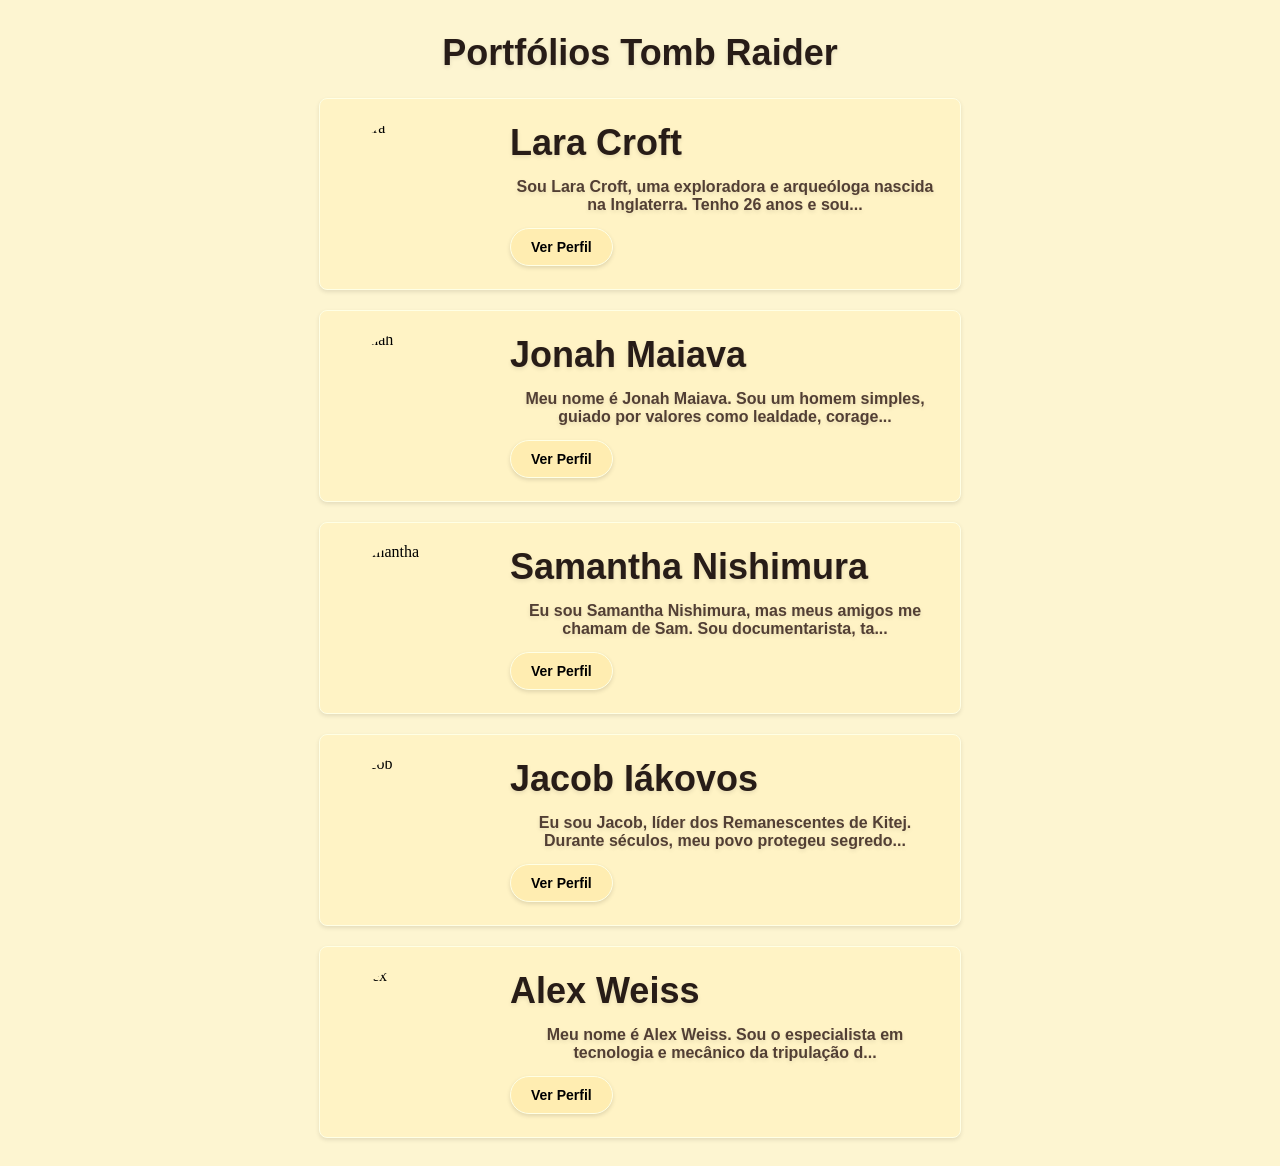
==== Inicialportfolio.html @ 3c0066e9 "Adicionando" ====
<!DOCTYPE html>
<html lang="pt-br">
<head>

    <meta charset="UTF-8">
    <meta name="viewport" content="width=device-width, initial-scale=1.0">
    <title>InicioPortfolios</title>
    <link rel="stylesheet" href="Portfolio.css">
    

</head>
<body>

<h1>Portfólios Tomb Raider</h1>

<div class="perfis">
<img src="Imagens/Icon4.png" alt="Lara" class="fotoperfil">
<h1 class="nome">Lara Croft</h1>
<h2 class="biografia">Sou Lara Croft, uma exploradora e arqueóloga nascida na Inglaterra. Tenho 26 anos e sou...</h2>
<button onclick="window.open('Portfolio.html', '_blank')" class="verperfil">Ver Perfil</button>
</div>

<div class="perfis">
<img src="Imagens/Jonahperfil.png" alt="Jonah" class="fotoperfil">
<h1 class="nome">Jonah Maiava</h1>
<h2 class="biografia">Meu nome é Jonah Maiava. Sou um homem simples, guiado por valores como lealdade, corage...</h2>
<button class="verperfil">Ver Perfil</button>
</div>

<div class="perfis">
<img src="Imagens/Samperfil.png" alt="Samantha" class="fotoperfil">
<h1 class="nome">Samantha Nishimura</h1>
<h2 class="biografia">Eu sou Samantha Nishimura, mas meus amigos me chamam de Sam. Sou documentarista, ta...</h2>
<button class="verperfil">Ver Perfil</button>
</div>

<div class="perfis">
<img src="Imagens/Jacobperfil.png" alt="Jacob" class="fotoperfil">
<h1 class="nome">Jacob Iákovos</h1>
<h2 class="biografia">Eu sou Jacob, líder dos Remanescentes de Kitej. Durante séculos, meu povo protegeu segredo...</h2>
<button class="verperfil">Ver Perfil</button>
</div>

<div class="perfis">
<img src="Imagens/Alexperfil.png" alt="Alex" class="fotoperfil">
<h1 class="nome">Alex Weiss</h1>
<h2 class="biografia">Meu nome é Alex Weiss. Sou o especialista em tecnologia e mecânico da tripulação d...</h2>
<button class="verperfil">Ver Perfil</button>
</div>


</body>
</html>
---- Portfolio.css ----
body {
    background-color: #fdf5d1;
    display: flex;
    flex-direction: column;
    align-items: center;
}

.icon {
    width: 250px;
    height: 250px;
    margin-left: auto;
    margin-right: auto;
}

.icon img {
    width: 100%;
    height: 100%;
    object-fit: cover;
}

.alterar {
    background-color: #ffedb1;
    color: #000000;
    padding: 10px 20px;
    font-weight: bold;
    font-size: 14px;
    border: 1px solid #ffffe5;
    border-radius: 20px;
    cursor: pointer;
    box-shadow: 0 2px 4px rgba(0, 0, 0, 0.123);
    display: block;
    margin-top: 10px;
    margin-left: auto;
    margin-right: auto;
}

.alterar:hover {
  background-color: #ffeaa6;
  color: #1a1918;
}

.alterar:active {
  background-color: #ecdeb5;
  color: #000000;
}

.curtir {
    background-color: #ffedb1;
    color: #000000;
    padding: 10px 20px;
    font-weight: bold;
    font-size: 14px;
    border: 1px solid #ffffe5;
    border-radius: 20px;
    cursor: pointer;
    box-shadow: 0 2px 4px rgba(0, 0, 0, 0.123);
    display: block;
    margin-top: 10px;
    margin-left: auto;
    margin-right: auto;
}

.curtir:hover {
  background-color: #ffeaa6;
  color: #1a1918;
}

.curtir:active {
  background-color: #ecdeb5;
  color: #000000;
}

.modoescuro {
    background-color: #ffedb1;
    color: #000000;
    padding: 10px 20px;
    font-weight: bold;
    font-size: 14px;
    border: 1px solid #ffffe5;
    border-radius: 20px;
    cursor: pointer;
    box-shadow: 0 2px 4px rgba(0, 0, 0, 0.123);
    display: block;
    margin-top: 10px;
    margin-left: auto;
    margin-right: auto;
}

.modoescuro:hover {
  background-color: #ffeaa6;
  color: #1a1918;
}

.modoescuro:active {
  background-color: #ecdeb5;
  color: #000000;
}

.voltar {
    background-color: #ffedb1;
    color: #000000;
    padding: 10px 20px;
    font-weight: bold;
    font-size: 14px;
    border: 1px solid #ffffe5;
    border-radius: 20px;
    cursor: pointer;
    box-shadow: 0 2px 4px rgba(0, 0, 0, 0.123);
    display: block;
    margin-top: 10px;
    margin-left: auto;
    margin-right: auto;
}

.voltar:hover {
  background-color: #ffeaa6;
  color: #1a1918;
}

.voltar:active {
  background-color: #ecdeb5;
  color: #000000;
}

h1 {
   color: #271c17;
   text-align: center;
   font-family: 'Arial', sans-serif;
   font-size: 36px;
   text-shadow: 0 2px 4px rgba(0, 0, 0, 0.1);
}

h2 {
   color: #000000;
   text-align: center;
   font-family: 'Arial', sans-serif;
   font-size: 20px;
   text-shadow: 0 2px 4px rgba(0, 0, 0, 0.1);
}

p {
   color: #523f34;
   font-family: 'Arial', sans-serif;
   font-weight: bold;
   font-size: 16px;
   text-shadow: 0 2px 4px rgba(0, 0, 0, 0.1);
}

h3 {
   color: #271c17;
   text-align: center;
   font-family: 'Arial', sans-serif;
   font-size: 14px;
   text-shadow: 0 2px 4px rgba(0, 0, 0, 0.1);
}

li {
   color: #523f34;
   font-family: 'Arial', sans-serif;
   font-weight: bold;
   font-size: 18px;
   text-shadow: 0 2px 4px rgba(0, 0, 0, 0.1);
}

.caixa {
    background-color: rgb(255, 243, 197);
    padding: 20px;
    border: 1px solid #ffffe5;
    border-radius: 8px;
    box-shadow: 0 2px 4px rgba(0, 0, 0, 0.1);
    margin-bottom: 20px;
    max-width: 600px;
    flex-direction: column;
    align-items: center;
}

.escuro {
    background-color: #1a1918;
    color: #fdf5d1;
}

.escuro h2, .escuro h3{
    color: #fdf5d1;
}

.escuro h1{
    color: #fffef8;
}

.escuro p, .escuro li{
    color: #bea796;
}

.escuro .alterar, .escuro .curtir, .escuro .modoescuro, .escuro .voltar {
    background-color: #3a3a3a;
    color: #fdf5d1;
    border-color: #2c2b2a;
}

.escuro .caixa {
    background-color: #2c2b2a;
    border-color: #3a3a3a;
}

/* ------------ parte da pagina inicial ------------ */

.perfis {
    background-color: #fff3c5;
    padding: 20px;
    border: 1px solid #ffffe5;
    border-radius: 8px;
    box-shadow: 0 2px 4px rgba(0, 0, 0, 0.1);
    margin-bottom: 20px;
    max-width: 600px;
    display: grid;
    grid-template-columns: 150px minmax(0, 1fr);
    column-gap: 20px;
    row-gap: 8px;
    align-items: center;
}

.nome {
   grid-column: 2;
   grid-row: 1;
   margin: 0;
   color: #271c17;
   text-align: left;
   font-family: 'Arial', sans-serif;
   font-size: 36px;
   text-shadow: 0 2px 4px rgba(0, 0, 0, 0.1);
}

.fotoperfil {
    grid-column: 1;
    grid-row: 1 / span 3;
    width: 150px;
    height: 150px;
    border-radius: 50%;
    object-fit: cover;
    margin: 0;
}

.verperfil {
    grid-column: 2;
    grid-row: 3;
    justify-self: start;
    background-color: #ffedb1;
    color: #000000;
    padding: 10px 20px;
    font-weight: bold;
    font-size: 14px;
    border: 1px solid #ffffe5;
    border-radius: 20px;
    cursor: pointer;
    box-shadow: 0 2px 4px rgba(0, 0, 0, 0.123);
}

.verperfil:hover {
  background-color: #ffeaa6;
  color: #1a1918;
}

.verperfil:active {
  background-color: #ecdeb5;
  color: #000000;
}

.biografia {
    grid-column: 2;
    grid-row: 2;
    margin: 0;
    color: #523f34;
    font-family: 'Arial', sans-serif;
    font-weight: bold;
    font-size: 16px;
    text-shadow: 0 2px 4px rgba(0, 0, 0, 0.1);
    align-items: center;
}
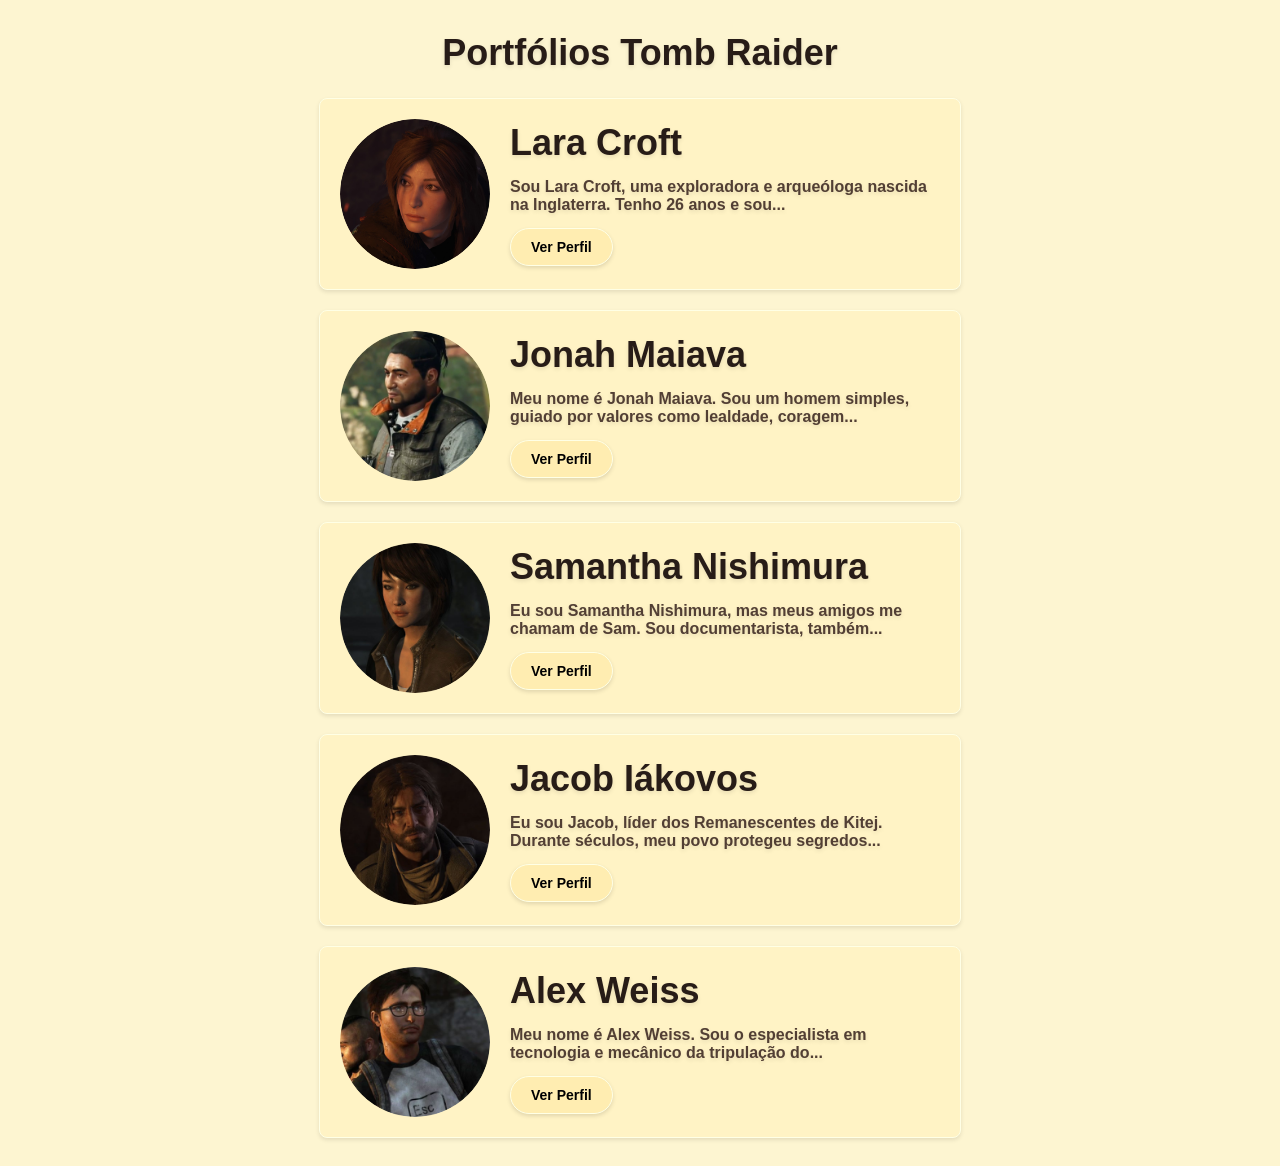
==== commit d575e178: "Refactor: Organize project structure and modernize code - Move images to /Imagens folder - Consolida" ====
--- a/Inicialportfolio.html
+++ b/Inicialportfolio.html
@@ -1,53 +1,49 @@
 <!DOCTYPE html>
 <html lang="pt-br">
 <head>
-
     <meta charset="UTF-8">
     <meta name="viewport" content="width=device-width, initial-scale=1.0">
-    <title>InicioPortfolios</title>
+    <title>Portfólios Tomb Raider</title>
     <link rel="stylesheet" href="Portfolio.css">
-    
-
 </head>
 <body>
 
 <h1>Portfólios Tomb Raider</h1>
 
 <div class="perfis">
-<img src="Imagens/Icon4.png" alt="Lara" class="fotoperfil">
-<h1 class="nome">Lara Croft</h1>
-<h2 class="biografia">Sou Lara Croft, uma exploradora e arqueóloga nascida na Inglaterra. Tenho 26 anos e sou...</h2>
-<button onclick="window.open('Portfolio.html', '_blank')" class="verperfil">Ver Perfil</button>
+    <img src="Imagens/Icon4.png" alt="Lara" class="fotoperfil">
+    <h2 class="nome">Lara Croft</h2>
+    <p class="biografia">Sou Lara Croft, uma exploradora e arqueóloga nascida na Inglaterra. Tenho 26 anos e sou...</p>
+    <button onclick="window.location.href='Portfolio.html'" class="verperfil">Ver Perfil</button>
 </div>
 
 <div class="perfis">
-<img src="Imagens/Jonahperfil.png" alt="Jonah" class="fotoperfil">
-<h1 class="nome">Jonah Maiava</h1>
-<h2 class="biografia">Meu nome é Jonah Maiava. Sou um homem simples, guiado por valores como lealdade, corage...</h2>
-<button class="verperfil">Ver Perfil</button>
+    <img src="Imagens/Jonahperfil.png" alt="Jonah" class="fotoperfil">
+    <h2 class="nome">Jonah Maiava</h2>
+    <p class="biografia">Meu nome é Jonah Maiava. Sou um homem simples, guiado por valores como lealdade, coragem...</p>
+    <button class="verperfil" disabled>Ver Perfil</button>
 </div>
 
 <div class="perfis">
-<img src="Imagens/Samperfil.png" alt="Samantha" class="fotoperfil">
-<h1 class="nome">Samantha Nishimura</h1>
-<h2 class="biografia">Eu sou Samantha Nishimura, mas meus amigos me chamam de Sam. Sou documentarista, ta...</h2>
-<button class="verperfil">Ver Perfil</button>
+    <img src="Imagens/Samperfil.png" alt="Samantha" class="fotoperfil">
+    <h2 class="nome">Samantha Nishimura</h2>
+    <p class="biografia">Eu sou Samantha Nishimura, mas meus amigos me chamam de Sam. Sou documentarista, também...</p>
+    <button class="verperfil" disabled>Ver Perfil</button>
 </div>
 
 <div class="perfis">
-<img src="Imagens/Jacobperfil.png" alt="Jacob" class="fotoperfil">
-<h1 class="nome">Jacob Iákovos</h1>
-<h2 class="biografia">Eu sou Jacob, líder dos Remanescentes de Kitej. Durante séculos, meu povo protegeu segredo...</h2>
-<button class="verperfil">Ver Perfil</button>
+    <img src="Imagens/Jacobperfil.png" alt="Jacob" class="fotoperfil">
+    <h2 class="nome">Jacob Iákovos</h2>
+    <p class="biografia">Eu sou Jacob, líder dos Remanescentes de Kitej. Durante séculos, meu povo protegeu segredos...</p>
+    <button class="verperfil" disabled>Ver Perfil</button>
 </div>
 
 <div class="perfis">
-<img src="Imagens/Alexperfil.png" alt="Alex" class="fotoperfil">
-<h1 class="nome">Alex Weiss</h1>
-<h2 class="biografia">Meu nome é Alex Weiss. Sou o especialista em tecnologia e mecânico da tripulação d...</h2>
-<button class="verperfil">Ver Perfil</button>
+    <img src="Imagens/Alexperfil.png" alt="Alex" class="fotoperfil">
+    <h2 class="nome">Alex Weiss</h2>
+    <p class="biografia">Meu nome é Alex Weiss. Sou o especialista em tecnologia e mecânico da tripulação do...</p>
+    <button class="verperfil" disabled>Ver Perfil</button>
 </div>
 
-
 </body>
-</html>+</html>
--- a/Portfolio.css
+++ b/Portfolio.css
@@ -18,7 +18,7 @@
     object-fit: cover;
 }
 
-.alterar {
+.alterar, .curtir, .modoescuro, .voltar, .verperfil {
     background-color: #ffedb1;
     color: #000000;
     padding: 10px 20px;
@@ -29,97 +29,22 @@
     cursor: pointer;
     box-shadow: 0 2px 4px rgba(0, 0, 0, 0.123);
     display: block;
-    margin-top: 10px;
-    margin-left: auto;
-    margin-right: auto;
+    margin: 10px auto 0;
 }
 
-.alterar:hover {
+.alterar:hover, .curtir:hover, .modoescuro:hover, .voltar:hover, .verperfil:hover {
   background-color: #ffeaa6;
   color: #1a1918;
 }
 
-.alterar:active {
+.alterar:active, .curtir:active, .modoescuro:active, .voltar:active, .verperfil:active {
   background-color: #ecdeb5;
   color: #000000;
 }
 
-.curtir {
-    background-color: #ffedb1;
-    color: #000000;
-    padding: 10px 20px;
-    font-weight: bold;
-    font-size: 14px;
-    border: 1px solid #ffffe5;
-    border-radius: 20px;
-    cursor: pointer;
-    box-shadow: 0 2px 4px rgba(0, 0, 0, 0.123);
-    display: block;
-    margin-top: 10px;
-    margin-left: auto;
-    margin-right: auto;
-}
-
-.curtir:hover {
-  background-color: #ffeaa6;
-  color: #1a1918;
-}
-
-.curtir:active {
-  background-color: #ecdeb5;
-  color: #000000;
-}
-
-.modoescuro {
-    background-color: #ffedb1;
-    color: #000000;
-    padding: 10px 20px;
-    font-weight: bold;
-    font-size: 14px;
-    border: 1px solid #ffffe5;
-    border-radius: 20px;
-    cursor: pointer;
-    box-shadow: 0 2px 4px rgba(0, 0, 0, 0.123);
-    display: block;
-    margin-top: 10px;
-    margin-left: auto;
-    margin-right: auto;
-}
-
-.modoescuro:hover {
-  background-color: #ffeaa6;
-  color: #1a1918;
-}
-
-.modoescuro:active {
-  background-color: #ecdeb5;
-  color: #000000;
-}
-
-.voltar {
-    background-color: #ffedb1;
-    color: #000000;
-    padding: 10px 20px;
-    font-weight: bold;
-    font-size: 14px;
-    border: 1px solid #ffffe5;
-    border-radius: 20px;
-    cursor: pointer;
-    box-shadow: 0 2px 4px rgba(0, 0, 0, 0.123);
-    display: block;
-    margin-top: 10px;
-    margin-left: auto;
-    margin-right: auto;
-}
-
-.voltar:hover {
-  background-color: #ffeaa6;
-  color: #1a1918;
-}
-
-.voltar:active {
-  background-color: #ecdeb5;
-  color: #000000;
+.verperfil {
+    margin: 0;
+    justify-self: start;
 }
 
 h1 {
@@ -240,31 +165,6 @@
     margin: 0;
 }
 
-.verperfil {
-    grid-column: 2;
-    grid-row: 3;
-    justify-self: start;
-    background-color: #ffedb1;
-    color: #000000;
-    padding: 10px 20px;
-    font-weight: bold;
-    font-size: 14px;
-    border: 1px solid #ffffe5;
-    border-radius: 20px;
-    cursor: pointer;
-    box-shadow: 0 2px 4px rgba(0, 0, 0, 0.123);
-}
-
-.verperfil:hover {
-  background-color: #ffeaa6;
-  color: #1a1918;
-}
-
-.verperfil:active {
-  background-color: #ecdeb5;
-  color: #000000;
-}
-
 .biografia {
     grid-column: 2;
     grid-row: 2;
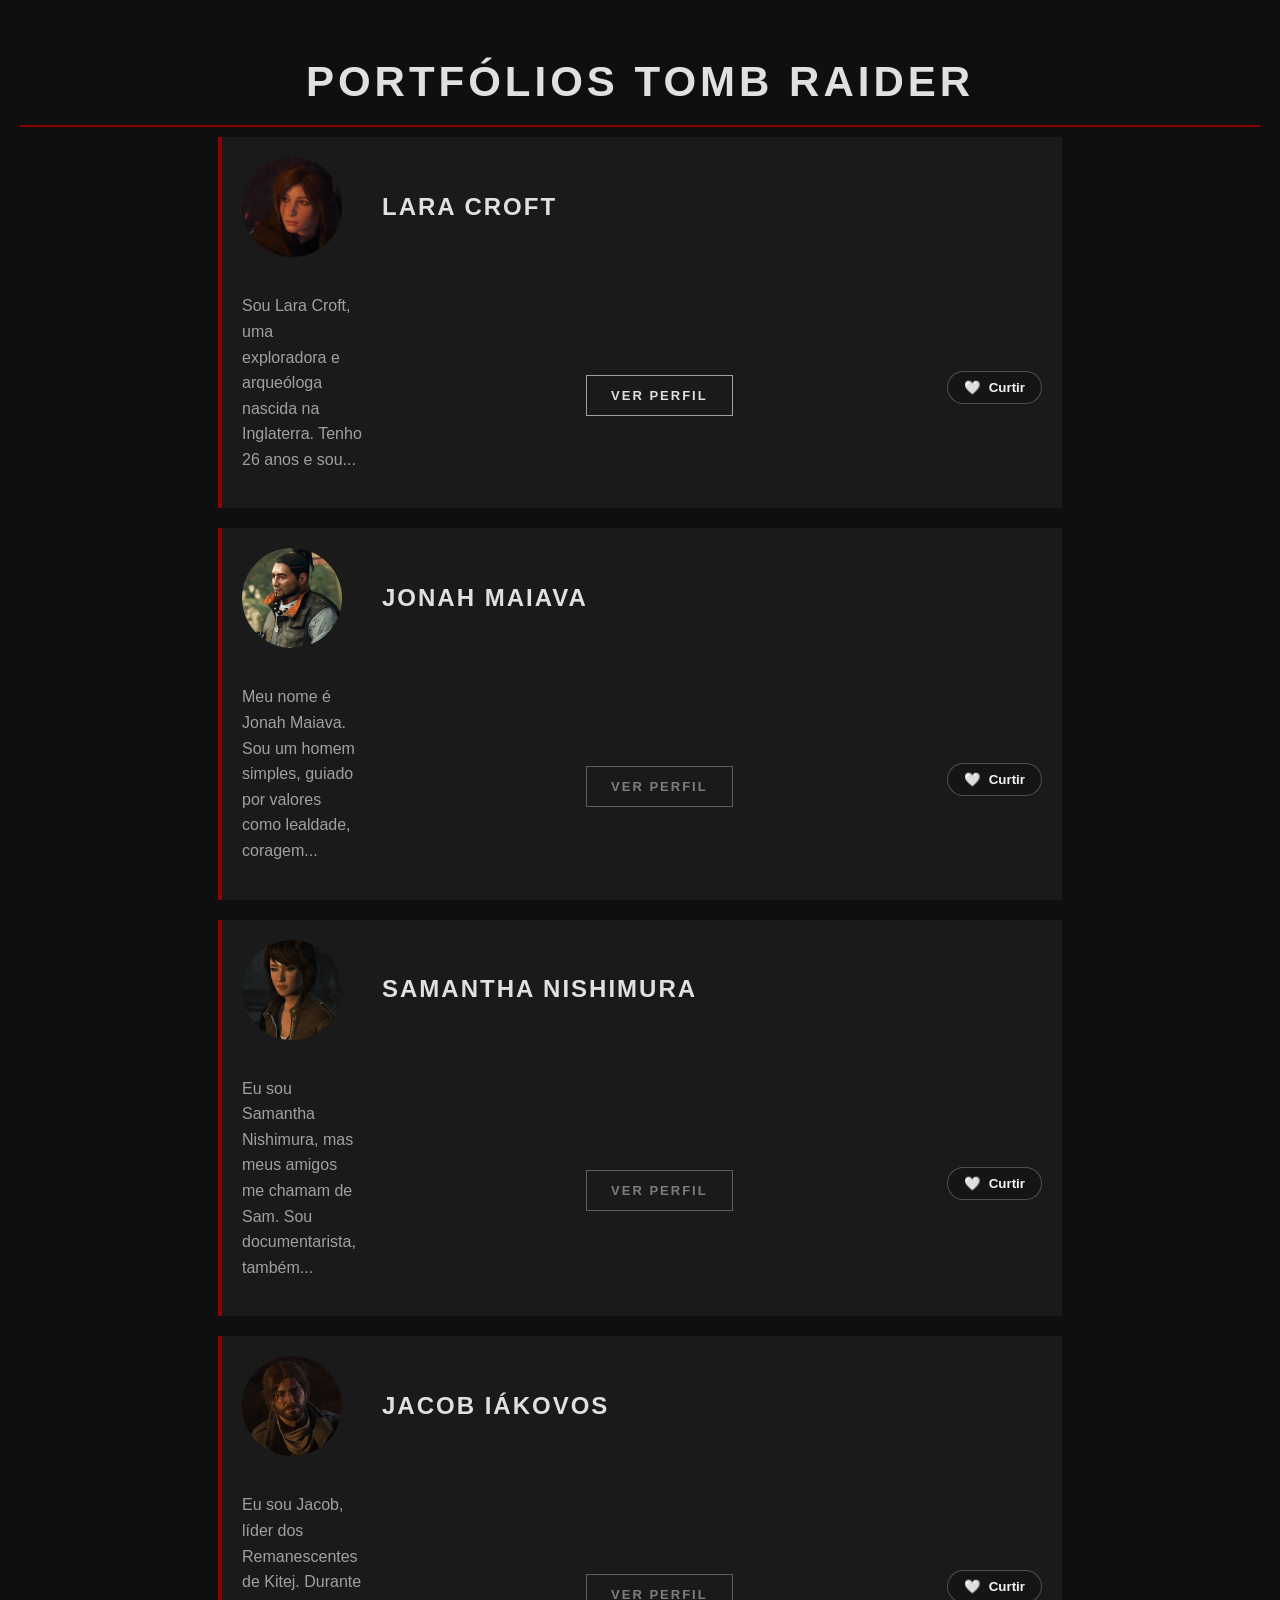
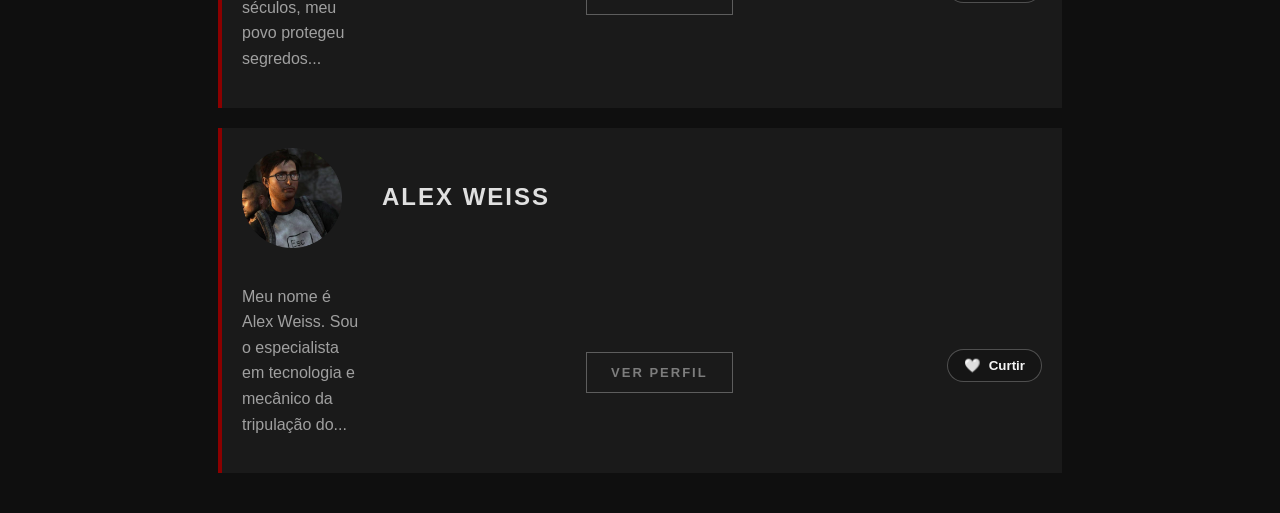
==== commit 0ada169a: "feat: adiciona botao de curtir com animacao de coracao flutuante" ====
--- a/Inicialportfolio.html
+++ b/Inicialportfolio.html
@@ -14,36 +14,67 @@
     <img src="Imagens/Icon4.png" alt="Lara" class="fotoperfil">
     <h2 class="nome">Lara Croft</h2>
     <p class="biografia">Sou Lara Croft, uma exploradora e arqueóloga nascida na Inglaterra. Tenho 26 anos e sou...</p>
-    <button onclick="window.location.href='Portfolio.html'" class="verperfil">Ver Perfil</button>
+    <div class="acoes-perfil">
+        <button onclick="window.location.href='Portfolio.html'" class="verperfil">Ver Perfil</button>
+        <button type="button" class="btn-curtir" aria-label="Curtir Lara Croft">
+            <span class="icone-coracao">🤍</span>
+            <span class="texto-curtir">Curtir</span>
+        </button>
+    </div>
 </div>
 
 <div class="perfis">
     <img src="Imagens/Jonahperfil.png" alt="Jonah" class="fotoperfil">
     <h2 class="nome">Jonah Maiava</h2>
     <p class="biografia">Meu nome é Jonah Maiava. Sou um homem simples, guiado por valores como lealdade, coragem...</p>
-    <button class="verperfil" disabled>Ver Perfil</button>
+    <div class="acoes-perfil">
+        <button class="verperfil" disabled>Ver Perfil</button>
+        <button type="button" class="btn-curtir" aria-label="Curtir Jonah Maiava">
+            <span class="icone-coracao">🤍</span>
+            <span class="texto-curtir">Curtir</span>
+        </button>
+    </div>
 </div>
 
 <div class="perfis">
     <img src="Imagens/Samperfil.png" alt="Samantha" class="fotoperfil">
     <h2 class="nome">Samantha Nishimura</h2>
     <p class="biografia">Eu sou Samantha Nishimura, mas meus amigos me chamam de Sam. Sou documentarista, também...</p>
-    <button class="verperfil" disabled>Ver Perfil</button>
+    <div class="acoes-perfil">
+        <button class="verperfil" disabled>Ver Perfil</button>
+        <button type="button" class="btn-curtir" aria-label="Curtir Samantha Nishimura">
+            <span class="icone-coracao">🤍</span>
+            <span class="texto-curtir">Curtir</span>
+        </button>
+    </div>
 </div>
 
 <div class="perfis">
     <img src="Imagens/Jacobperfil.png" alt="Jacob" class="fotoperfil">
     <h2 class="nome">Jacob Iákovos</h2>
     <p class="biografia">Eu sou Jacob, líder dos Remanescentes de Kitej. Durante séculos, meu povo protegeu segredos...</p>
-    <button class="verperfil" disabled>Ver Perfil</button>
+    <div class="acoes-perfil">
+        <button class="verperfil" disabled>Ver Perfil</button>
+        <button type="button" class="btn-curtir" aria-label="Curtir Jacob Iákovos">
+            <span class="icone-coracao">🤍</span>
+            <span class="texto-curtir">Curtir</span>
+        </button>
+    </div>
 </div>
 
 <div class="perfis">
     <img src="Imagens/Alexperfil.png" alt="Alex" class="fotoperfil">
     <h2 class="nome">Alex Weiss</h2>
     <p class="biografia">Meu nome é Alex Weiss. Sou o especialista em tecnologia e mecânico da tripulação do...</p>
-    <button class="verperfil" disabled>Ver Perfil</button>
+    <div class="acoes-perfil">
+        <button class="verperfil" disabled>Ver Perfil</button>
+        <button type="button" class="btn-curtir" aria-label="Curtir Alex Weiss">
+            <span class="icone-coracao">🤍</span>
+            <span class="texto-curtir">Curtir</span>
+        </button>
+    </div>
 </div>
 
+<script src="Portfolio.js"></script>
 </body>
-</html>
+</html>
--- a/Portfolio.css
+++ b/Portfolio.css
@@ -1,15 +1,123 @@
+/* Variáveis de Tema */
+:root {
+    /* Tema Survivor (Padrão) */
+    --bg-body: #0f0f0f;
+    --bg-card: #1a1a1a;
+    --accent: #8b0000;
+    --accent-hover: #b30000;
+    --text-primary: #e0e0e0;
+    --text-secondary: #a0a0a0;
+    --border: #333;
+}
+
+/* Tema Claro (Alternativo) */
+body.claro {
+    --bg-body: #f5f5f5;
+    --bg-card: #ffffff;
+    --accent: #d32f2f;
+    --accent-hover: #b71c1c;
+    --text-primary: #212121;
+    --text-secondary: #616161;
+    --border: #ddd;
+}
+
 body {
-    background-color: #fdf5d1;
+    background-color: var(--bg-body);
+    color: var(--text-primary);
     display: flex;
     flex-direction: column;
     align-items: center;
-}
-
+    font-family: 'Segoe UI', Roboto, Helvetica, Arial, sans-serif;
+    margin: 0;
+    padding: 20px;
+    line-height: 1.6;
+    transition: background-color 0.3s ease, color 0.3s ease;
+}
+
+/* Layout do Container */
+.caixa {
+    background-color: var(--bg-card);
+    padding: 40px;
+    border: 1px solid var(--border);
+    border-radius: 4px;
+    box-shadow: 0 10px 30px rgba(0, 0, 0, 0.5);
+    margin-bottom: 30px;
+    max-width: 700px;
+    width: 100%;
+    transition: background-color 0.3s ease;
+}
+
+/* Estilo dos Botões */
+.alterar, .curtir, .modoescuro, .voltar, .verperfil {
+    background-color: transparent;
+    color: var(--text-primary);
+    padding: 12px 24px;
+    font-weight: bold;
+    font-size: 13px;
+    text-transform: uppercase;
+    letter-spacing: 2px;
+    border: 1px solid var(--text-secondary);
+    border-radius: 0;
+    cursor: pointer;
+    transition: all 0.3s ease;
+    display: block;
+    margin: 15px auto 0;
+    width: fit-content;
+}
+
+.alterar:hover, .curtir:hover, .modoescuro:hover, .voltar:hover, .verperfil:hover {
+    background-color: var(--accent);
+    border-color: var(--accent);
+    color: white;
+    transform: translateY(-2px);
+    box-shadow: 0 5px 15px rgba(139, 0, 0, 0.4);
+}
+
+/* Tipografia */
+h1 {
+    color: var(--text-primary);
+    text-align: center;
+    font-size: 42px;
+    text-transform: uppercase;
+    letter-spacing: 4px;
+    margin-bottom: 10px;
+    border-bottom: 2px solid var(--accent);
+    display: inline-block;
+    width: 100%;
+    padding-bottom: 10px;
+}
+
+h2 {
+    color: var(--accent);
+    font-size: 22px;
+    text-transform: uppercase;
+    letter-spacing: 2px;
+    margin-top: 30px;
+}
+
+h3 {
+    color: var(--text-secondary);
+    text-align: center;
+    font-size: 16px;
+    margin-top: 0;
+}
+
+p, li {
+    color: var(--text-primary);
+}
+
+span#curtida {
+    color: var(--accent);
+    font-weight: bold;
+}
+
+/* Imagens */
 .icon {
-    width: 250px;
-    height: 250px;
-    margin-left: auto;
-    margin-right: auto;
+    width: 200px;
+    height: 200px;
+    margin: 0 auto 20px;
+    border: 3px solid var(--accent);
+    padding: 5px;
 }
 
 .icon img {
@@ -18,161 +126,96 @@
     object-fit: cover;
 }
 
-.alterar, .curtir, .modoescuro, .voltar, .verperfil {
-    background-color: #ffedb1;
-    color: #000000;
-    padding: 10px 20px;
-    font-weight: bold;
-    font-size: 14px;
-    border: 1px solid #ffffe5;
-    border-radius: 20px;
-    cursor: pointer;
-    box-shadow: 0 2px 4px rgba(0, 0, 0, 0.123);
-    display: block;
-    margin: 10px auto 0;
-}
-
-.alterar:hover, .curtir:hover, .modoescuro:hover, .voltar:hover, .verperfil:hover {
-  background-color: #ffeaa6;
-  color: #1a1918;
-}
-
-.alterar:active, .curtir:active, .modoescuro:active, .voltar:active, .verperfil:active {
-  background-color: #ecdeb5;
-  color: #000000;
-}
-
-.verperfil {
+/* Página Inicial */
+.perfis {
+    background-color: var(--bg-card);
+    padding: 20px;
+    border-left: 4px solid var(--accent);
+    margin-bottom: 20px;
+    max-width: 800px;
+    width: 100%;
+    display: grid;
+    grid-template-columns: 120px 1fr;
+    gap: 20px;
+    align-items: center;
+}
+
+.fotoperfil {
+    width: 100px;
+    height: 100px;
+    object-fit: cover;
+}
+
+.nome {
+    font-size: 24px;
     margin: 0;
-    justify-self: start;
-}
-
-h1 {
-   color: #271c17;
-   text-align: center;
-   font-family: 'Arial', sans-serif;
-   font-size: 36px;
-   text-shadow: 0 2px 4px rgba(0, 0, 0, 0.1);
-}
-
-h2 {
-   color: #000000;
-   text-align: center;
-   font-family: 'Arial', sans-serif;
-   font-size: 20px;
-   text-shadow: 0 2px 4px rgba(0, 0, 0, 0.1);
-}
-
-p {
-   color: #523f34;
-   font-family: 'Arial', sans-serif;
-   font-weight: bold;
-   font-size: 16px;
-   text-shadow: 0 2px 4px rgba(0, 0, 0, 0.1);
-}
-
-h3 {
-   color: #271c17;
-   text-align: center;
-   font-family: 'Arial', sans-serif;
-   font-size: 14px;
-   text-shadow: 0 2px 4px rgba(0, 0, 0, 0.1);
-}
-
-li {
-   color: #523f34;
-   font-family: 'Arial', sans-serif;
-   font-weight: bold;
-   font-size: 18px;
-   text-shadow: 0 2px 4px rgba(0, 0, 0, 0.1);
-}
-
-.caixa {
-    background-color: rgb(255, 243, 197);
-    padding: 20px;
-    border: 1px solid #ffffe5;
-    border-radius: 8px;
-    box-shadow: 0 2px 4px rgba(0, 0, 0, 0.1);
-    margin-bottom: 20px;
-    max-width: 600px;
-    flex-direction: column;
-    align-items: center;
-}
-
-.escuro {
-    background-color: #1a1918;
-    color: #fdf5d1;
-}
-
-.escuro h2, .escuro h3{
-    color: #fdf5d1;
-}
-
-.escuro h1{
-    color: #fffef8;
-}
-
-.escuro p, .escuro li{
-    color: #bea796;
-}
-
-.escuro .alterar, .escuro .curtir, .escuro .modoescuro, .escuro .voltar {
-    background-color: #3a3a3a;
-    color: #fdf5d1;
-    border-color: #2c2b2a;
-}
-
-.escuro .caixa {
-    background-color: #2c2b2a;
-    border-color: #3a3a3a;
-}
-
-/* ------------ parte da pagina inicial ------------ */
-
-.perfis {
-    background-color: #fff3c5;
-    padding: 20px;
-    border: 1px solid #ffffe5;
-    border-radius: 8px;
-    box-shadow: 0 2px 4px rgba(0, 0, 0, 0.1);
-    margin-bottom: 20px;
-    max-width: 600px;
-    display: grid;
-    grid-template-columns: 150px minmax(0, 1fr);
-    column-gap: 20px;
-    row-gap: 8px;
-    align-items: center;
-}
-
-.nome {
-   grid-column: 2;
-   grid-row: 1;
-   margin: 0;
-   color: #271c17;
-   text-align: left;
-   font-family: 'Arial', sans-serif;
-   font-size: 36px;
-   text-shadow: 0 2px 4px rgba(0, 0, 0, 0.1);
-}
-
-.fotoperfil {
-    grid-column: 1;
-    grid-row: 1 / span 3;
-    width: 150px;
-    height: 150px;
-    border-radius: 50%;
-    object-fit: cover;
-    margin: 0;
+    color: var(--text-primary);
 }
 
 .biografia {
-    grid-column: 2;
-    grid-row: 2;
-    margin: 0;
-    color: #523f34;
-    font-family: 'Arial', sans-serif;
-    font-weight: bold;
-    font-size: 16px;
-    text-shadow: 0 2px 4px rgba(0, 0, 0, 0.1);
-    align-items: center;
+    color: var(--text-secondary);
+}
+
+button:disabled {
+    opacity: 0.5;
+    cursor: not-allowed;
+}
+
+ .acoes-perfil {
+  display: flex;
+  align-items: center;
+  justify-content: center;
+  gap: 10px;
+  margin-top: 10px;
+}
+
+.btn-curtir {
+  position: relative;
+  display: inline-flex;
+  align-items: center;
+  gap: 8px;
+  padding: 8px 16px;
+  border: 1px solid rgba(255, 255, 255, 0.25);
+  border-radius: 999px;
+  background: rgba(20, 20, 20, 0.75);
+  color: #f5f5f5;
+  font-weight: 600;
+  cursor: pointer;
+  overflow: visible;
+  transition: transform 0.15s ease, border-color 0.2s ease, background 0.2s ease;
+}
+
+.btn-curtir:hover {
+  transform: scale(1.05);
+  border-color: #e63946;
+}
+
+.btn-curtir.curtido {
+  border-color: #e63946;
+  background: rgba(230, 57, 70, 0.2);
+}
+
+.coracao-flutuante {
+  position: absolute;
+  bottom: 50%;
+  left: 50%;
+  font-size: 1.3rem;
+  pointer-events: none;
+  user-select: none;
+  animation: subirCoracao 1s ease-out forwards;
+}
+
+@keyframes subirCoracao {
+  0% {
+    opacity: 1;
+    transform: translate(-50%, 0) scale(0.7);
+  }
+  50% {
+    opacity: 0.9;
+    transform: translate(calc(-50% + var(--desvio-x, 0px)), -45px) scale(1.2);
+  }
+  100% {
+    opacity: 0;
+    transform: translate(calc(-50% + var(--desvio-x, 0px)), -90px) scale(1);
+  }
 }
